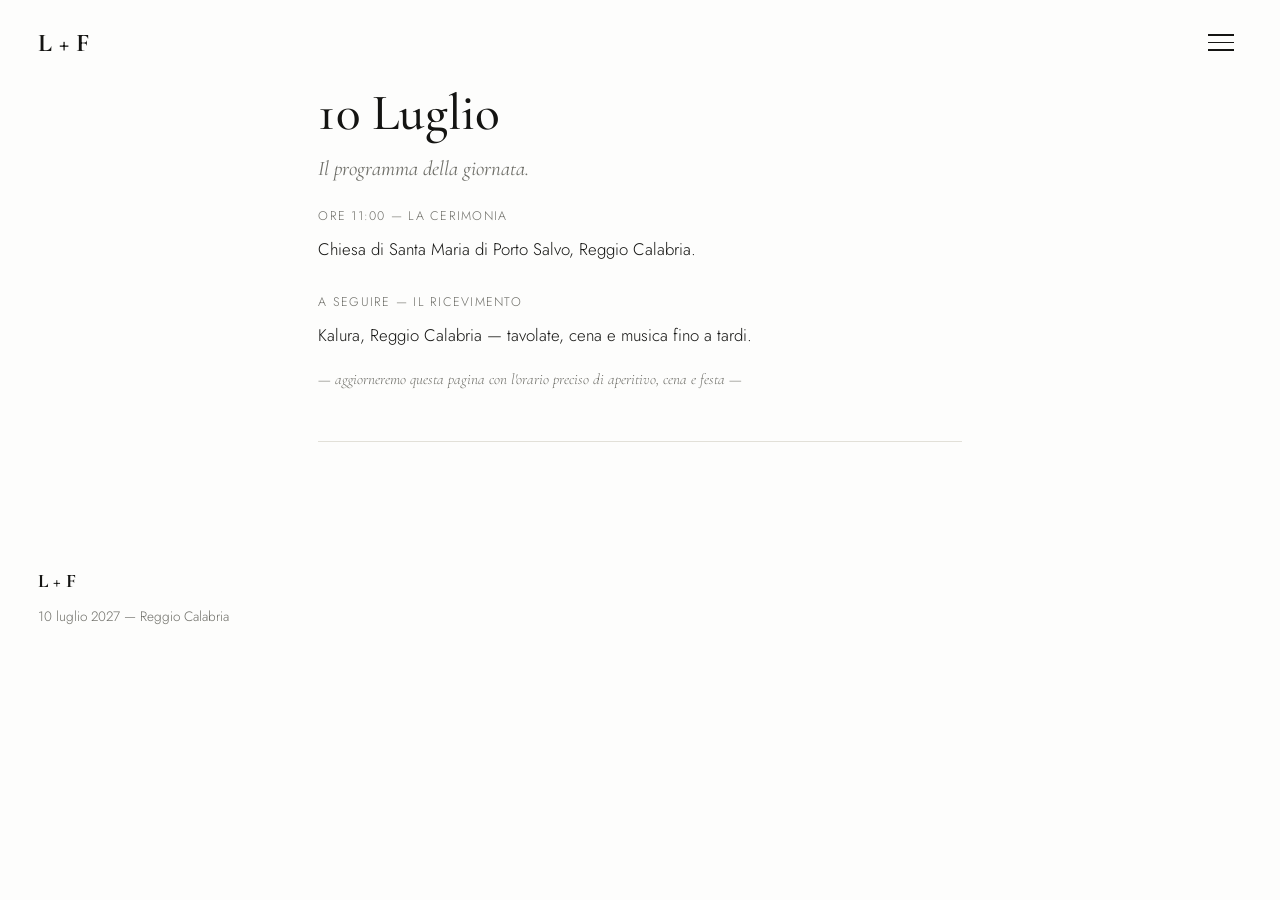
==== 10-luglio.html @ 56a16e58 "Ristruttura il menu: 10 Luglio, Alloggio, La nostra città, Home Rinomina "La storia" in "10 Luglio" " ====
<!DOCTYPE html>
<html lang="it">
<head>
<meta charset="UTF-8">
<meta name="viewport" content="width=device-width, initial-scale=1.0">
<title>10 Luglio — Lavinia &amp; Filippo</title>
<meta name="description" content="Il programma della giornata del matrimonio di Lavinia e Filippo, 10 luglio 2027.">
<link rel="preconnect" href="https://fonts.googleapis.com">
<link rel="preconnect" href="https://fonts.gstatic.com" crossorigin>
<link href="https://fonts.googleapis.com/css2?family=Cormorant+Garamond:ital,wght@0,300;0,400;0,500;0,700;1,400&family=Jost:wght@300;400;500&display=swap" rel="stylesheet">
<link rel="stylesheet" href="styles.css">
</head>
<body>

<header class="topbar">
  <a href="index.html" class="mark">L&nbsp;+&nbsp;F</a>
  <button class="menu-toggle" id="menuToggle" aria-label="Apri il menu" aria-expanded="false" aria-controls="menuOverlay">
    <span></span><span></span><span></span>
  </button>
</header>

<div class="menu-overlay" id="menuOverlay">
  <button class="menu-close" id="menuClose" aria-label="Chiudi il menu">&times;</button>
  <nav class="menu-list">
    <a href="index.html" class="menu-item">Home</a>
    <a href="10-luglio.html" class="menu-item">10 Luglio</a>
    <a href="cerimonia.html" class="menu-item">La cerimonia</a>
    <a href="ricevimento.html" class="menu-item">Il ricevimento</a>
    <a href="alloggio.html" class="menu-item">Alloggio</a>
    <a href="la-nostra-citta.html" class="menu-item">La nostra città</a>
    <a href="rsvp.html" class="menu-item">RSVP</a>
  </nav>
</div>

<main>

  <section class="page">
    <h2 class="page__title">10 Luglio</h2>
    <p class="page__lead">Il programma della giornata.</p>

    <div class="info-block">
      <p class="info-block__label">ORE 11:00 — LA CERIMONIA</p>
      <p class="page__body">Chiesa di Santa Maria di Porto Salvo, Reggio Calabria.</p>
    </div>
    <div class="info-block">
      <p class="info-block__label">A SEGUIRE — IL RICEVIMENTO</p>
      <p class="page__body">Kalura, Reggio Calabria — tavolate, cena e musica fino a tardi.</p>
    </div>
    <p class="page__note">— aggiorneremo questa pagina con l'orario preciso di aperitivo, cena e festa —</p>
    <hr class="rule">
  </section>

</main>

<footer class="footer">
  <p class="mark">L + F</p>
  <p class="footer__text">10 luglio 2027 — Reggio Calabria</p>
</footer>

<script src="script.js"></script>
</body>
</html>
---- styles.css ----
/* ---------------------------------------------------
   Filippo & Lavinia — editorial monochrome style
   ispirato a caprifinalmente.it: bianco/nero, foto a
   piena larghezza, testo allineato a sinistra, menu a
   hamburger, serif sottile (Cormorant) + sans light (Jost).
--------------------------------------------------- */

:root{
  --paper: #FDFDFC;
  --ink:   #141412;
  --grey:  #6E6E68;
  --line:  #E2E0D8;

  --display: "Cormorant Garamond", serif;
  --body:    "Jost", sans-serif;

  --max: 640px;
  --pad: 1.5rem;
}

*{ box-sizing:border-box; }
html{ scroll-behavior:smooth; overflow-x:hidden; }

body{
  margin:0;
  background:var(--paper);
  color:var(--ink);
  font-family:var(--body);
  font-weight:300;
  font-size:1.05rem;
  line-height:1.7;
  -webkit-font-smoothing:antialiased;
  overflow-x:hidden;
}

@media (prefers-reduced-motion: reduce){
  html{ scroll-behavior:auto; }
  *{ animation-duration:0.01ms !important; transition-duration:0.01ms !important; }
}

a{ color:inherit; }

/* ---------- Top bar ---------- */
.topbar{
  position:sticky; top:0; z-index:30;
  display:flex; align-items:center; justify-content:space-between;
  padding:1.3rem var(--pad);
  background:var(--paper);
}
.mark{
  font-family:var(--display);
  font-weight:700;
  font-style:normal;
  font-size:1.6rem;
  text-decoration:none;
  color:var(--ink);
  letter-spacing:0.02em;
}
.menu-toggle{
  display:flex; flex-direction:column; gap:6px;
  background:none; border:none; cursor:pointer; padding:0.5rem;
}
.menu-toggle span{
  width:26px; height:1.5px; background:var(--ink);
}

/* ---------- Fullscreen menu overlay ---------- */
.menu-overlay{
  position:fixed; inset:0; z-index:40;
  background:var(--paper);
  display:flex; flex-direction:column;
  padding:1.3rem var(--pad);
  transform:translateX(100%);
  transition:transform 0.35s ease;
}
.menu-overlay.is-open{ transform:translateX(0); }

.menu-close{
  align-self:flex-end;
  background:none; border:none; cursor:pointer;
  font-size:2rem; line-height:1; color:var(--ink);
  padding:0.5rem;
  margin-bottom:2rem;
}
.menu-list{
  display:flex; flex-direction:column; gap:2rem;
  padding-top:1rem;
}
.menu-item{
  font-family:var(--body);
  font-weight:300;
  font-size:1.3rem;
  letter-spacing:0.03em;
  text-decoration:none;
  color:var(--ink);
}

/* ---------- Page sections ---------- */
.page{
  max-width:var(--max);
  margin:0 auto;
  padding:0 var(--pad) 3.5rem;
}
.page--hero{ padding-top:0.5rem; }

.page__media{
  width:100vw;
  position:relative;
  left:50%;
  right:50%;
  margin-left:-50vw;
  margin-right:-50vw;
  aspect-ratio: 4 / 5;
  max-height:82vh;
  margin-bottom:2rem;
  overflow:hidden;
  background:var(--line);
}
.page__media--tall{ aspect-ratio: 4 / 5; }

.page__media img{
  display:block;
  width:100%;
  height:100%;
  object-fit:cover;
  object-position:center 35%;
}
.page--hero .page__media img{
  object-position:25% 32%;
}

.page__title{
  font-family:var(--display);
  font-weight:500;
  font-size:clamp(2.3rem, 8vw, 3.2rem);
  line-height:1.1;
  letter-spacing:0.005em;
  margin:0 0 0.6rem;
}
.page__title--home{
  font-size:clamp(2.6rem, 9vw, 3.8rem);
}

.page__lead{
  font-family:var(--display);
  font-style:italic;
  font-weight:400;
  font-size:1.3rem;
  color:var(--grey);
  margin:0 0 1.2rem;
}

.page__countdown{
  font-family:var(--display);
  font-style:italic;
  font-size:1.1rem;
  color:var(--ink);
  margin:0 0 2rem;
}

.page__place{
  font-family:var(--body);
  font-size:0.85rem;
  letter-spacing:0.06em;
  margin:0 0 0.2rem;
  color:var(--ink);
}
.page__address{
  font-family:var(--body);
  font-size:0.95rem;
  color:var(--grey);
  margin:0 0 1.3rem;
}

.page__body{
  color:var(--ink);
  margin:0 0 1.1rem;
  max-width:34rem;
}
.page__note{
  font-family:var(--display);
  font-style:italic;
  font-size:0.95rem;
  color:var(--grey);
  margin:0;
}

.link-under{
  display:inline-block;
  font-size:0.95rem;
  text-decoration:underline;
  text-underline-offset:3px;
  color:var(--ink);
}

.rule{
  border:none;
  border-top:1px solid var(--line);
  margin:3rem 0 0;
}

/* ---------- Attire / info blocks ---------- */
.attire{ margin-top:1.8rem; }
.attire__label,
.info-block__label{
  font-family:var(--body);
  font-size:0.78rem;
  letter-spacing:0.1em;
  color:var(--grey);
  margin:0 0 0.5rem;
}
.info-block{ margin-bottom:1.8rem; }
.info-block:last-of-type{ margin-bottom:0; }

/* ---------- RSVP form ---------- */
.rsvp-form{ margin-top:1.5rem; }
.hidden-field{ position:absolute; left:-9999px; }

.field{ margin-bottom:1.4rem; display:flex; flex-direction:column; gap:0.4rem; }
.field label, .field__label{
  font-size:0.85rem; color:var(--grey);
}
.field input[type="text"],
.field input[type="email"],
.field input[type="number"],
.field textarea{
  font-family:var(--body);
  font-size:1rem;
  padding:0.65rem 0;
  border:none;
  border-bottom:1px solid var(--line);
  border-radius:0;
  background:transparent;
  color:var(--ink);
}
.field input:focus, .field textarea:focus{
  outline:none;
  border-bottom-color:var(--ink);
}
.radio-group{ display:flex; gap:1.6rem; }
.radio-group label{ display:flex; align-items:center; gap:0.4rem; font-size:0.95rem; color:var(--ink); }

.btn{
  font-family:var(--body);
  font-size:0.95rem;
  background:var(--ink);
  color:var(--paper);
  border:none;
  padding:0.85rem 2rem;
  border-radius:0;
  cursor:pointer;
  margin-top:0.6rem;
  transition:opacity 0.2s ease;
}
.btn:hover{ opacity:0.8; }
.btn:focus-visible{ outline:2px solid var(--ink); outline-offset:2px; }

.rsvp__thanks{
  margin-top:1.2rem; font-family:var(--display); font-style:italic; font-size:1.15rem; color:var(--grey);
}

/* ---------- Footer ---------- */
.footer{
  text-align:left;
  padding:3rem var(--pad) 2.5rem;
  color:var(--grey);
}
.footer .mark{ display:block; margin-bottom:0.4rem; font-size:1.2rem; }
.footer__text{ font-size:0.85rem; margin:0; }

/* ---------- Desktop refinements ---------- */
@media (min-width: 720px){
  :root{ --pad: 3vw; }
  .page{ max-width:720px; }
  .page__media{
    width:100%;
    position:static;
    left:auto; right:auto;
    margin-left:0; margin-right:0;
  }
}

/* ---------- Reveal on scroll ---------- */
.page__media, .page__title, .page__lead, .page__body{
  opacity:0; transform:translateY(14px);
}
.page.is-visible .page__media,
.page.is-visible .page__title,
.page.is-visible .page__lead,
.page.is-visible .page__body{
  opacity:1; transform:none;
  transition:opacity 0.6s ease, transform 0.6s ease;
}
.page.is-visible .page__lead{ transition-delay:0.05s; }
.page.is-visible .page__body{ transition-delay:0.1s; }
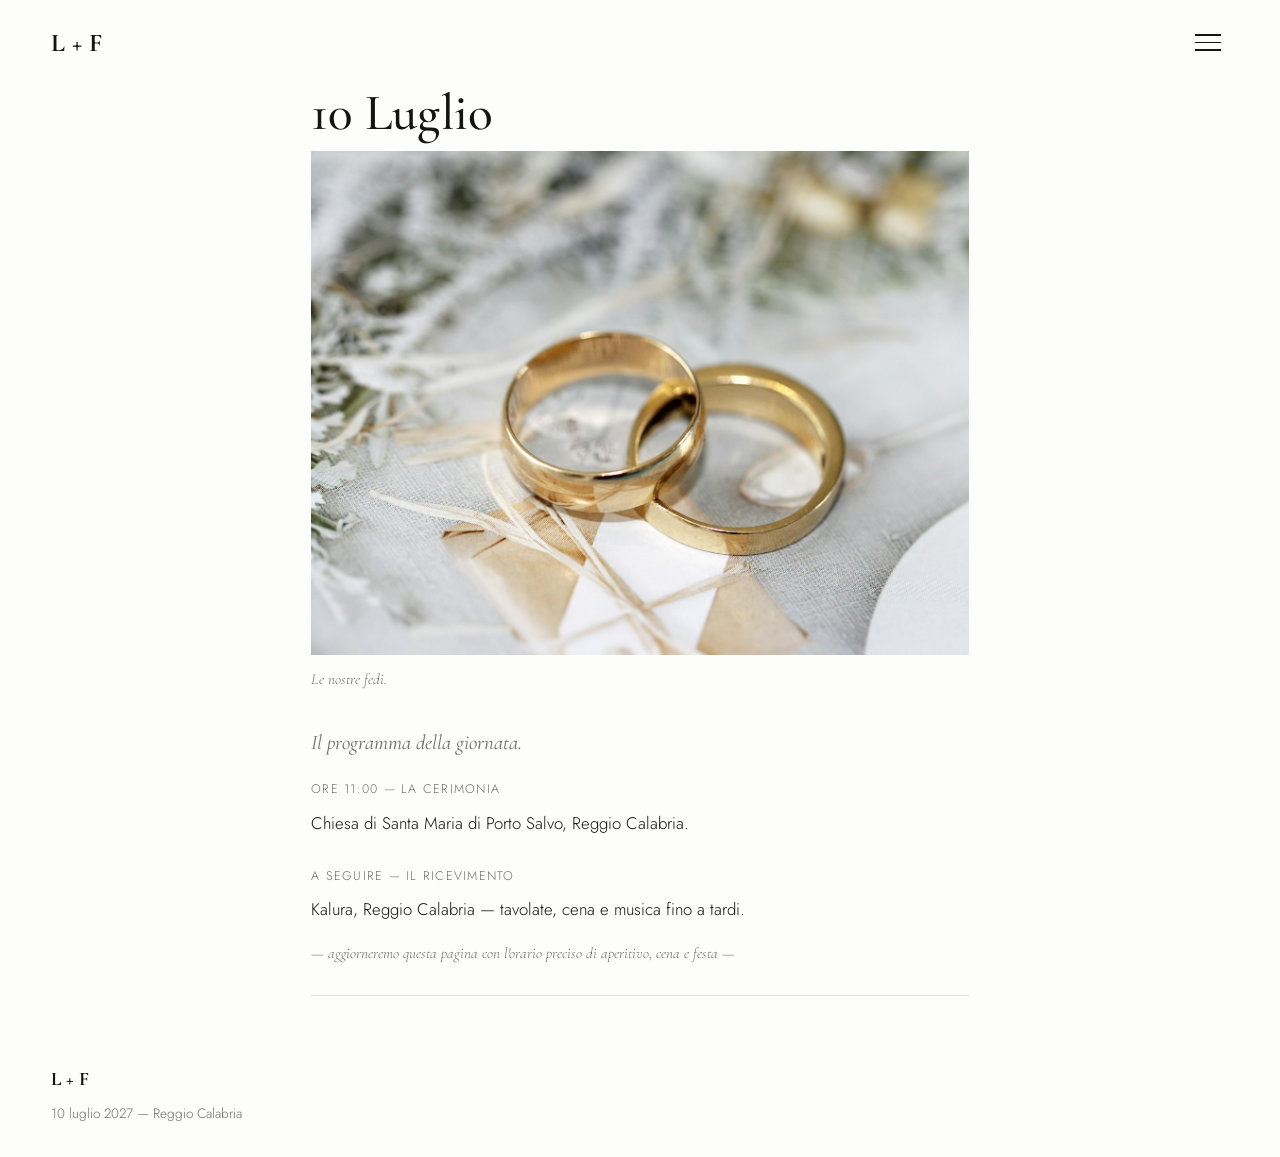
==== commit 936b4ca4: "Riduce l'altezza foto e aggiunge immagini alle pagine mancanti Abbassa l'altezza massima delle foto " ====
--- a/10-luglio.html
+++ b/10-luglio.html
@@ -36,6 +36,10 @@
 
   <section class="page">
     <h2 class="page__title">10 Luglio</h2>
+    <div class="page__media">
+      <img src="images/10-luglio.jpg" alt="" loading="eager">
+    </div>
+    <p class="page__caption">Le nostre fedi.</p>
     <p class="page__lead">Il programma della giornata.</p>
 
     <div class="info-block">
--- a/styles.css
+++ b/styles.css
@@ -76,15 +76,15 @@
 .menu-overlay.is-open{ transform:translateX(0); }
 
 .menu-close{
-  align-self:flex-end;
+  position:absolute;
+  top:0.8rem; right:calc(var(--pad) - 0.5rem);
   background:none; border:none; cursor:pointer;
   font-size:2rem; line-height:1; color:var(--ink);
   padding:0.5rem;
-  margin-bottom:2rem;
 }
 .menu-list{
   display:flex; flex-direction:column; gap:2rem;
-  padding-top:1rem;
+  margin-top:3.5rem;
 }
 .menu-item{
   font-family:var(--body);
@@ -99,7 +99,7 @@
 .page{
   max-width:var(--max);
   margin:0 auto;
-  padding:0 var(--pad) 3.5rem;
+  padding:0 var(--pad) 1.5rem;
 }
 .page--hero{ padding-top:0.5rem; }
 
@@ -111,8 +111,9 @@
   margin-left:-50vw;
   margin-right:-50vw;
   aspect-ratio: 4 / 5;
-  max-height:82vh;
-  margin-bottom:2rem;
+  max-height:56vh;
+  margin-top:0.5rem;
+  margin-bottom:0.75rem;
   overflow:hidden;
   background:var(--line);
 }
@@ -184,6 +185,13 @@
   color:var(--grey);
   margin:0;
 }
+.page__caption{
+  font-family:var(--display);
+  font-style:italic;
+  font-size:0.95rem;
+  color:var(--grey);
+  margin:0 0 2rem;
+}
 
 .link-under{
   display:inline-block;
@@ -196,7 +204,7 @@
 .rule{
   border:none;
   border-top:1px solid var(--line);
-  margin:3rem 0 0;
+  margin:1.75rem 0 0;
 }
 
 /* ---------- Attire / info blocks ---------- */
@@ -213,7 +221,7 @@
 .info-block:last-of-type{ margin-bottom:0; }
 
 /* ---------- RSVP form ---------- */
-.rsvp-form{ margin-top:1.5rem; }
+.rsvp-form{ margin-top:1.5rem; max-width:30rem; }
 .hidden-field{ position:absolute; left:-9999px; }
 
 .field{ margin-bottom:1.4rem; display:flex; flex-direction:column; gap:0.4rem; }
@@ -262,13 +270,13 @@
 /* ---------- Footer ---------- */
 .footer{
   text-align:left;
-  padding:3rem var(--pad) 2.5rem;
+  padding:1.5rem var(--pad) 2rem;
   color:var(--grey);
 }
 .footer .mark{ display:block; margin-bottom:0.4rem; font-size:1.2rem; }
 .footer__text{ font-size:0.85rem; margin:0; }
 
-/* ---------- Desktop refinements ---------- */
+/* ---------- Tablet refinements ---------- */
 @media (min-width: 720px){
   :root{ --pad: 3vw; }
   .page{ max-width:720px; }
@@ -280,16 +288,36 @@
   }
 }
 
+/* ---------- Desktop refinements ---------- */
+@media (min-width: 1024px){
+  :root{ --pad: 4vw; }
+  .page{ max-width:760px; }
+
+  .menu-overlay{
+    align-items:center;
+    justify-content:center;
+  }
+  .menu-list{
+    margin-top:0;
+    align-items:center;
+    gap:2.4rem;
+  }
+  .menu-item{ font-size:1.7rem; }
+  .menu-close{ top:1.6rem; right:calc(var(--pad) - 0.5rem); }
+}
+
 /* ---------- Reveal on scroll ---------- */
-.page__media, .page__title, .page__lead, .page__body{
+.page__media, .page__title, .page__caption, .page__lead, .page__body{
   opacity:0; transform:translateY(14px);
 }
 .page.is-visible .page__media,
 .page.is-visible .page__title,
+.page.is-visible .page__caption,
 .page.is-visible .page__lead,
 .page.is-visible .page__body{
   opacity:1; transform:none;
   transition:opacity 0.6s ease, transform 0.6s ease;
 }
+.page.is-visible .page__caption{ transition-delay:0.05s; }
 .page.is-visible .page__lead{ transition-delay:0.05s; }
 .page.is-visible .page__body{ transition-delay:0.1s; }
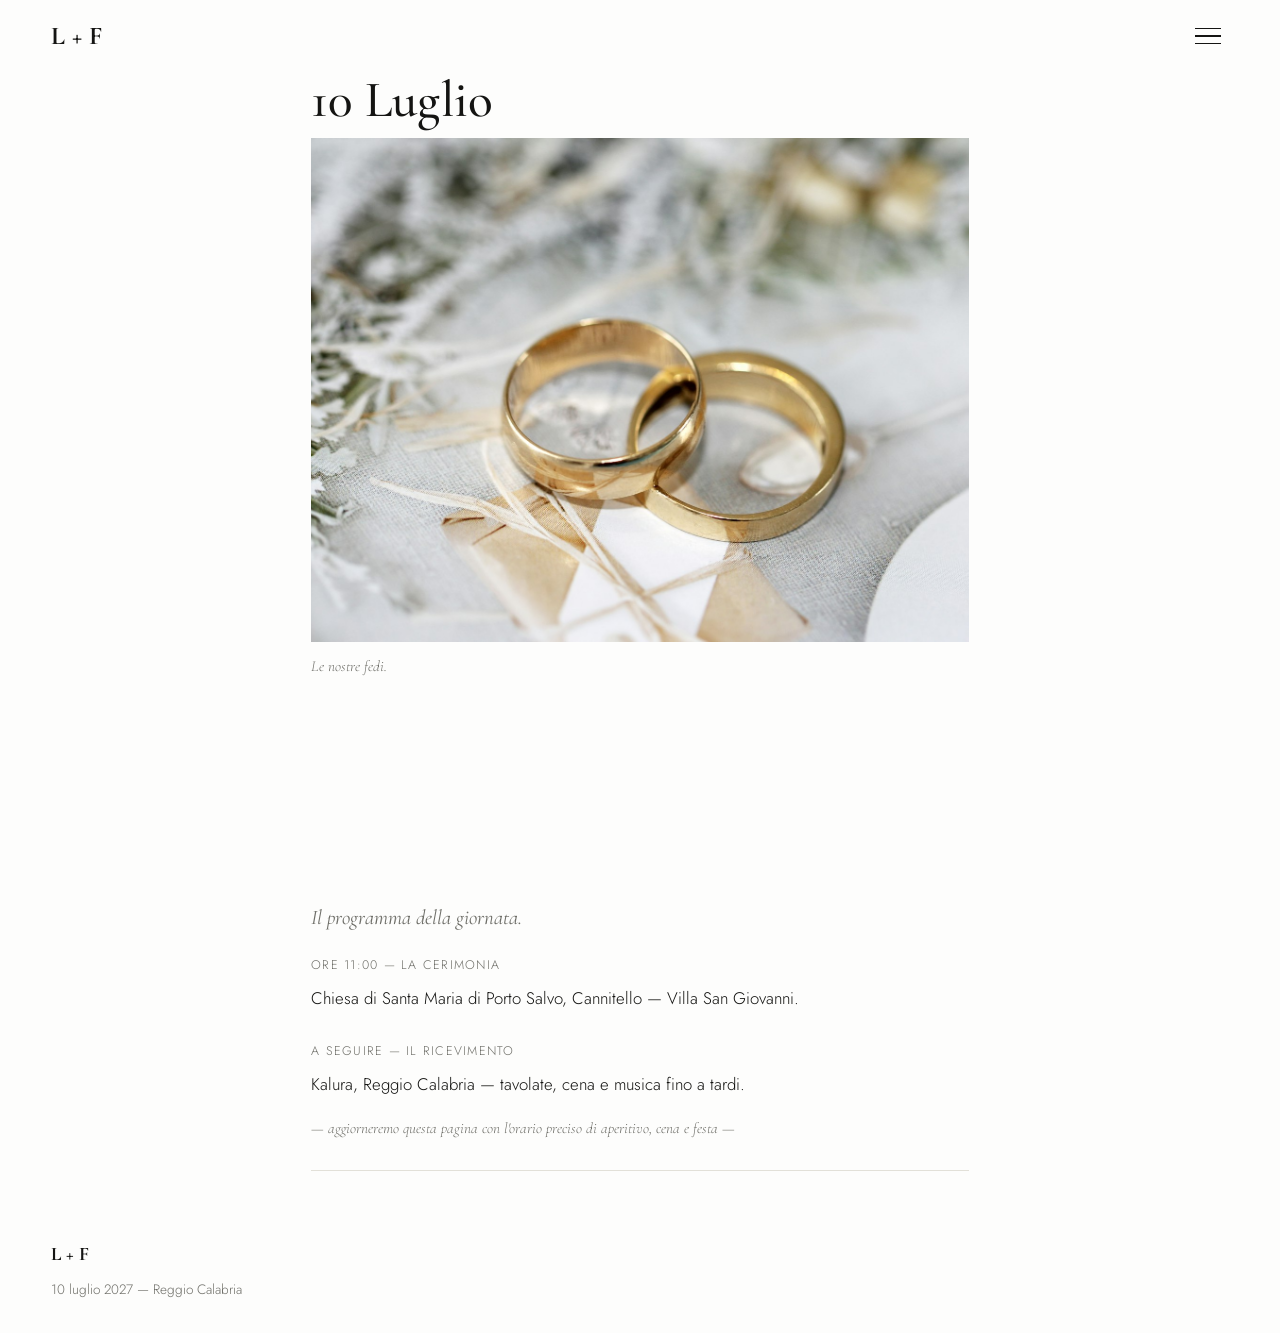
==== commit 60844fde: "Blocca titolo+foto+didascalia sopra la piega e corregge chiesa/foto Ogni pagina con foto ora riempie" ====
--- a/10-luglio.html
+++ b/10-luglio.html
@@ -35,16 +35,18 @@
 <main>
 
   <section class="page">
-    <h2 class="page__title">10 Luglio</h2>
-    <div class="page__media">
-      <img src="images/10-luglio.jpg" alt="" loading="eager">
+    <div class="page__cover">
+      <h2 class="page__title">10 Luglio</h2>
+      <div class="page__media">
+        <img src="images/10-luglio.jpg" alt="" loading="eager">
+      </div>
+      <p class="page__caption">Le nostre fedi.</p>
     </div>
-    <p class="page__caption">Le nostre fedi.</p>
     <p class="page__lead">Il programma della giornata.</p>
 
     <div class="info-block">
       <p class="info-block__label">ORE 11:00 — LA CERIMONIA</p>
-      <p class="page__body">Chiesa di Santa Maria di Porto Salvo, Reggio Calabria.</p>
+      <p class="page__body">Chiesa di Santa Maria di Porto Salvo, Cannitello — Villa San Giovanni.</p>
     </div>
     <div class="info-block">
       <p class="info-block__label">A SEGUIRE — IL RICEVIMENTO</p>
--- a/styles.css
+++ b/styles.css
@@ -16,6 +16,7 @@
 
   --max: 640px;
   --pad: 1.5rem;
+  --topbar-h: 4.5rem;
 }
 
 *{ box-sizing:border-box; }
@@ -43,8 +44,9 @@
 /* ---------- Top bar ---------- */
 .topbar{
   position:sticky; top:0; z-index:30;
+  height:var(--topbar-h);
   display:flex; align-items:center; justify-content:space-between;
-  padding:1.3rem var(--pad);
+  padding:0 var(--pad);
   background:var(--paper);
 }
 .mark{
@@ -102,6 +104,11 @@
   padding:0 var(--pad) 1.5rem;
 }
 .page--hero{ padding-top:0.5rem; }
+
+.page__cover{
+  min-height:calc(100vh - var(--topbar-h));
+  min-height:calc(100dvh - var(--topbar-h));
+}
 
 .page__media{
   width:100vw;
@@ -192,6 +199,16 @@
   color:var(--grey);
   margin:0 0 2rem;
 }
+.page__credit{
+  display:block;
+  font-family:var(--body);
+  font-size:0.72rem;
+  font-style:normal;
+  letter-spacing:0.02em;
+  color:var(--grey);
+  opacity:0.8;
+  margin-top:0.2rem;
+}
 
 .link-under{
   display:inline-block;
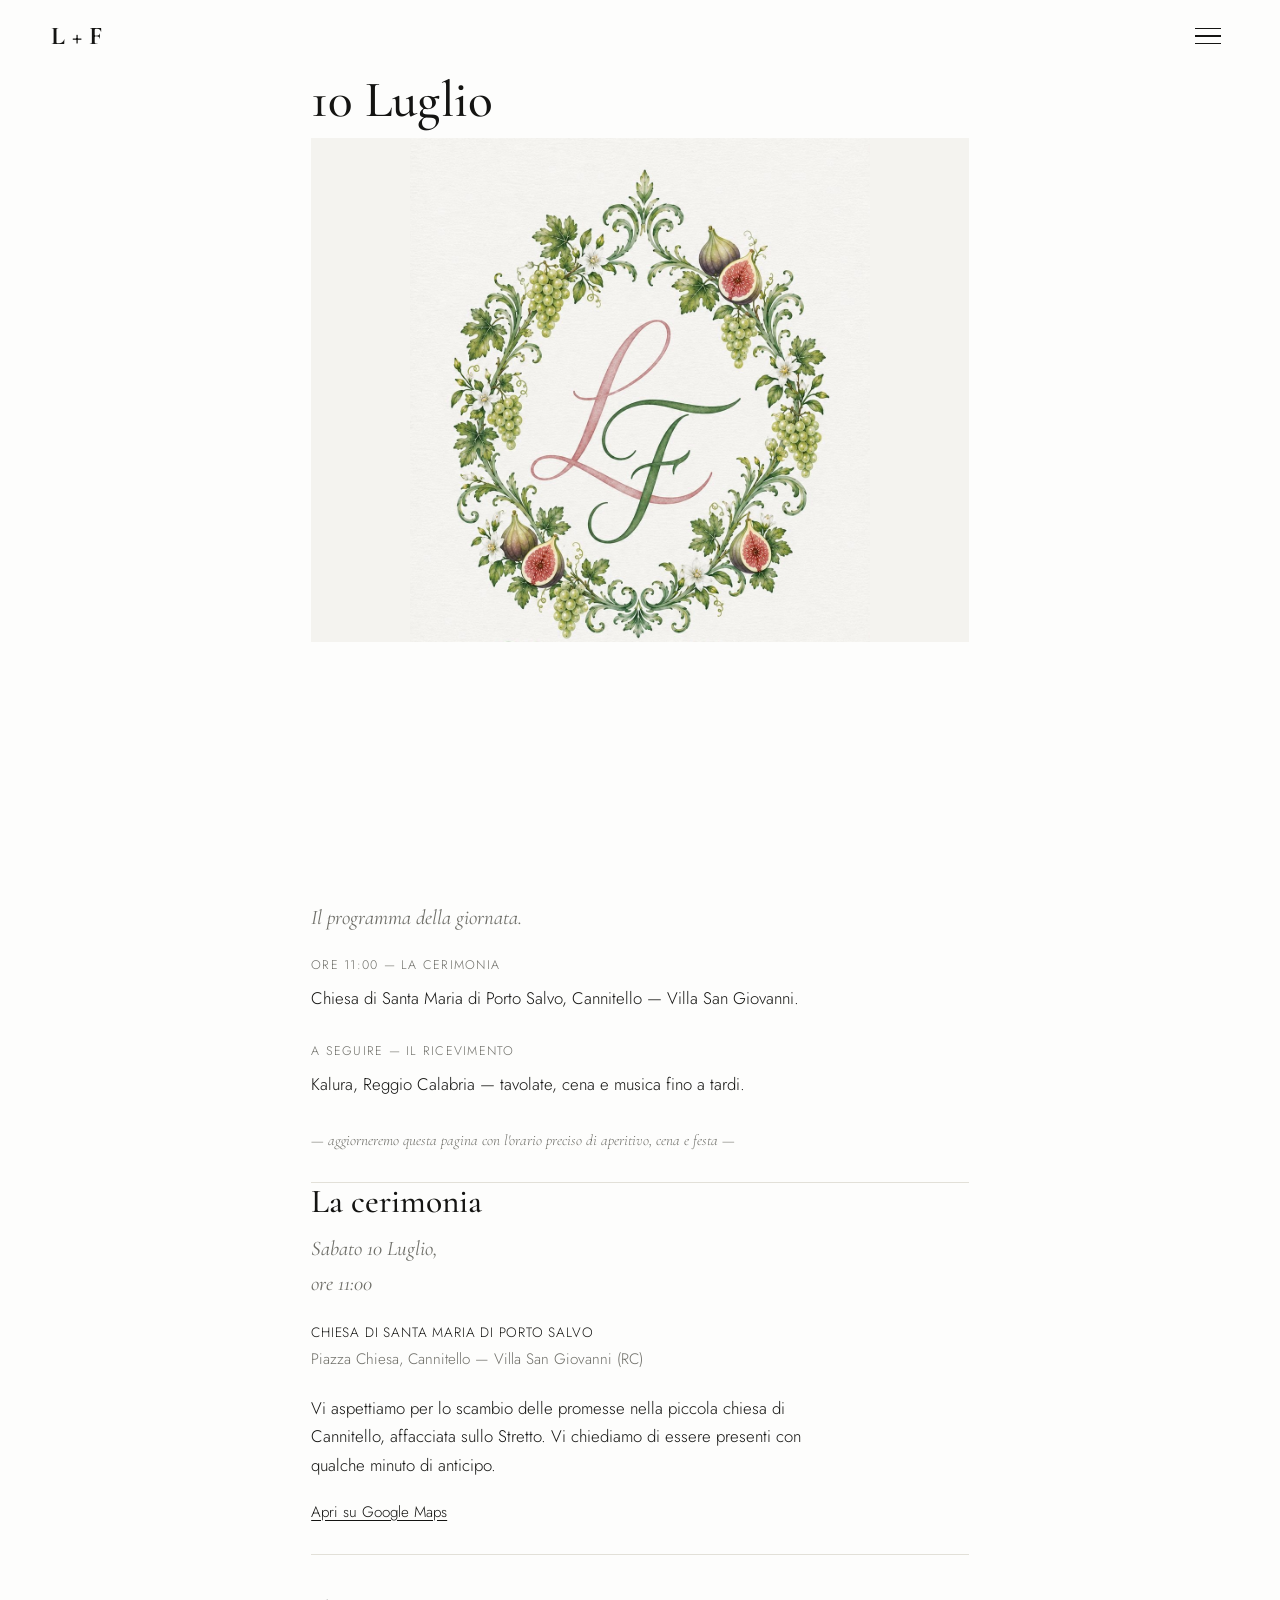
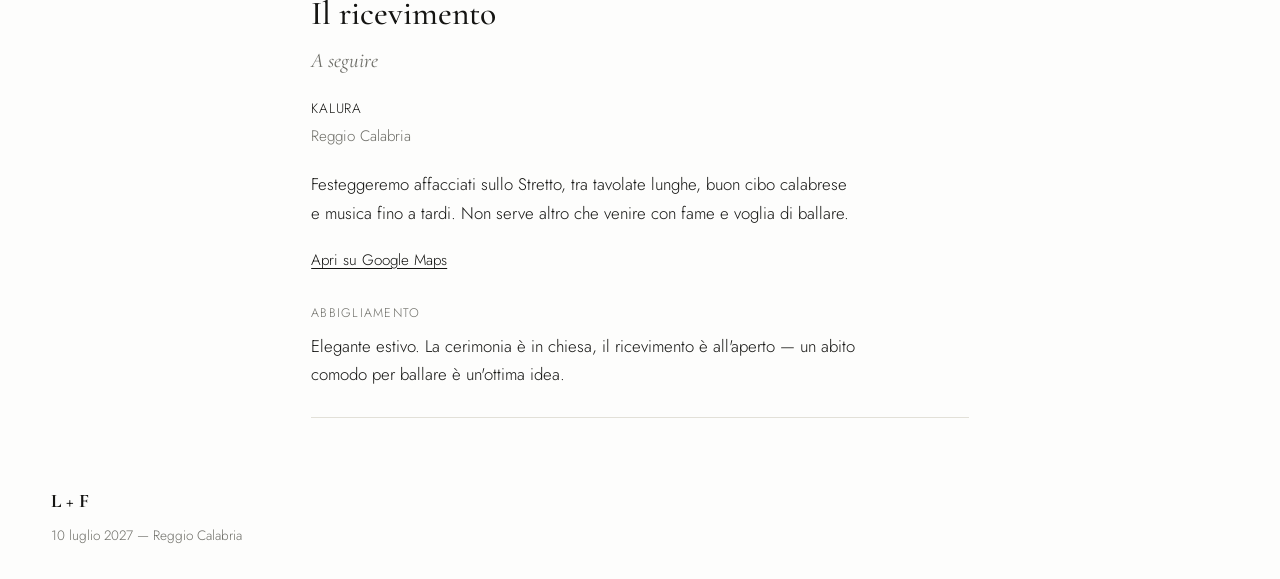
==== commit 78e38379: "Accorpa 10 Luglio, cerimonia e ricevimento in un'unica pagina Unisce le tre pagine in "10 Luglio" co" ====
--- a/10-luglio.html
+++ b/10-luglio.html
@@ -4,7 +4,7 @@
 <meta charset="UTF-8">
 <meta name="viewport" content="width=device-width, initial-scale=1.0">
 <title>10 Luglio — Lavinia &amp; Filippo</title>
-<meta name="description" content="Il programma della giornata del matrimonio di Lavinia e Filippo, 10 luglio 2027.">
+<meta name="description" content="Il programma della giornata, la cerimonia e il ricevimento del matrimonio di Lavinia e Filippo, 10 luglio 2027.">
 <link rel="preconnect" href="https://fonts.googleapis.com">
 <link rel="preconnect" href="https://fonts.gstatic.com" crossorigin>
 <link href="https://fonts.googleapis.com/css2?family=Cormorant+Garamond:ital,wght@0,300;0,400;0,500;0,700;1,400&family=Jost:wght@300;400;500&display=swap" rel="stylesheet">
@@ -24,8 +24,6 @@
   <nav class="menu-list">
     <a href="index.html" class="menu-item">Home</a>
     <a href="10-luglio.html" class="menu-item">10 Luglio</a>
-    <a href="cerimonia.html" class="menu-item">La cerimonia</a>
-    <a href="ricevimento.html" class="menu-item">Il ricevimento</a>
     <a href="alloggio.html" class="menu-item">Alloggio</a>
     <a href="la-nostra-citta.html" class="menu-item">La nostra città</a>
     <a href="rsvp.html" class="menu-item">RSVP</a>
@@ -37,22 +35,53 @@
   <section class="page">
     <div class="page__cover">
       <h2 class="page__title">10 Luglio</h2>
-      <div class="page__media">
-        <img src="images/10-luglio.jpg" alt="" loading="eager">
+      <div class="page__media page__media--crest">
+        <img src="images/10-luglio.jpg" alt="Stemma con le iniziali L e F" loading="eager">
       </div>
-      <p class="page__caption">Le nostre fedi.</p>
     </div>
     <p class="page__lead">Il programma della giornata.</p>
 
     <div class="info-block">
-      <p class="info-block__label">ORE 11:00 — LA CERIMONIA</p>
+      <a class="info-block__label" href="#cerimonia">ORE 11:00 — LA CERIMONIA</a>
       <p class="page__body">Chiesa di Santa Maria di Porto Salvo, Cannitello — Villa San Giovanni.</p>
     </div>
     <div class="info-block">
-      <p class="info-block__label">A SEGUIRE — IL RICEVIMENTO</p>
+      <a class="info-block__label" href="#ricevimento">A SEGUIRE — IL RICEVIMENTO</a>
       <p class="page__body">Kalura, Reggio Calabria — tavolate, cena e musica fino a tardi.</p>
     </div>
     <p class="page__note">— aggiorneremo questa pagina con l'orario preciso di aperitivo, cena e festa —</p>
+    <hr class="rule">
+
+    <h3 class="page__subtitle" id="cerimonia">La cerimonia</h3>
+    <p class="page__lead">Sabato 10 Luglio,<br>ore 11:00</p>
+    <p class="page__place">CHIESA DI SANTA MARIA DI PORTO SALVO</p>
+    <p class="page__address">Piazza Chiesa, Cannitello — Villa San Giovanni (RC)</p>
+    <p class="page__body">
+      Vi aspettiamo per lo scambio delle promesse nella piccola chiesa di
+      Cannitello, affacciata sullo Stretto. Vi chiediamo di essere
+      presenti con qualche minuto di anticipo.
+    </p>
+    <a class="link-under" href="https://www.google.com/maps/search/?api=1&query=Chiesa+di+Santa+Maria+di+Porto+Salvo+Piazza+Chiesa+Cannitello+Villa+San+Giovanni" target="_blank" rel="noopener">Apri su Google Maps</a>
+    <hr class="rule">
+
+    <h3 class="page__subtitle" id="ricevimento">Il ricevimento</h3>
+    <p class="page__lead">A seguire</p>
+    <p class="page__place">KALURA</p>
+    <p class="page__address">Reggio Calabria</p>
+    <p class="page__body">
+      Festeggeremo affacciati sullo Stretto, tra tavolate lunghe, buon
+      cibo calabrese e musica fino a tardi. Non serve altro che venire
+      con fame e voglia di ballare.
+    </p>
+    <a class="link-under" href="https://www.google.com/maps/search/?api=1&query=Kalura+Reggio+Calabria" target="_blank" rel="noopener">Apri su Google Maps</a>
+
+    <div class="attire">
+      <p class="attire__label">ABBIGLIAMENTO</p>
+      <p class="page__body">
+        Elegante estivo. La cerimonia è in chiesa, il ricevimento è
+        all'aperto — un abito comodo per ballare è un'ottima idea.
+      </p>
+    </div>
     <hr class="rule">
   </section>
 
--- a/styles.css
+++ b/styles.css
@@ -125,6 +125,7 @@
   background:var(--line);
 }
 .page__media--tall{ aspect-ratio: 4 / 5; }
+.page__media--crest{ background:#F4F3EF; }
 
 .page__media img{
   display:block;
@@ -136,6 +137,10 @@
 .page--hero .page__media img{
   object-position:25% 32%;
 }
+.page__media--crest img{
+  object-fit:contain;
+  object-position:center;
+}
 
 .page__title{
   font-family:var(--display);
@@ -149,6 +154,16 @@
   font-size:clamp(2.6rem, 9vw, 3.8rem);
 }
 
+.page__subtitle{
+  font-family:var(--display);
+  font-weight:500;
+  font-size:clamp(1.6rem, 5vw, 2.1rem);
+  line-height:1.15;
+  margin:0 0 0.6rem;
+  padding-top:2.5rem;
+}
+.page__subtitle:first-of-type{ padding-top:0; }
+
 .page__lead{
   font-family:var(--display);
   font-style:italic;
@@ -228,12 +243,15 @@
 .attire{ margin-top:1.8rem; }
 .attire__label,
 .info-block__label{
+  display:block;
   font-family:var(--body);
   font-size:0.78rem;
   letter-spacing:0.1em;
   color:var(--grey);
   margin:0 0 0.5rem;
-}
+  text-decoration:none;
+}
+a.info-block__label:hover{ text-decoration:underline; }
 .info-block{ margin-bottom:1.8rem; }
 .info-block:last-of-type{ margin-bottom:0; }
 
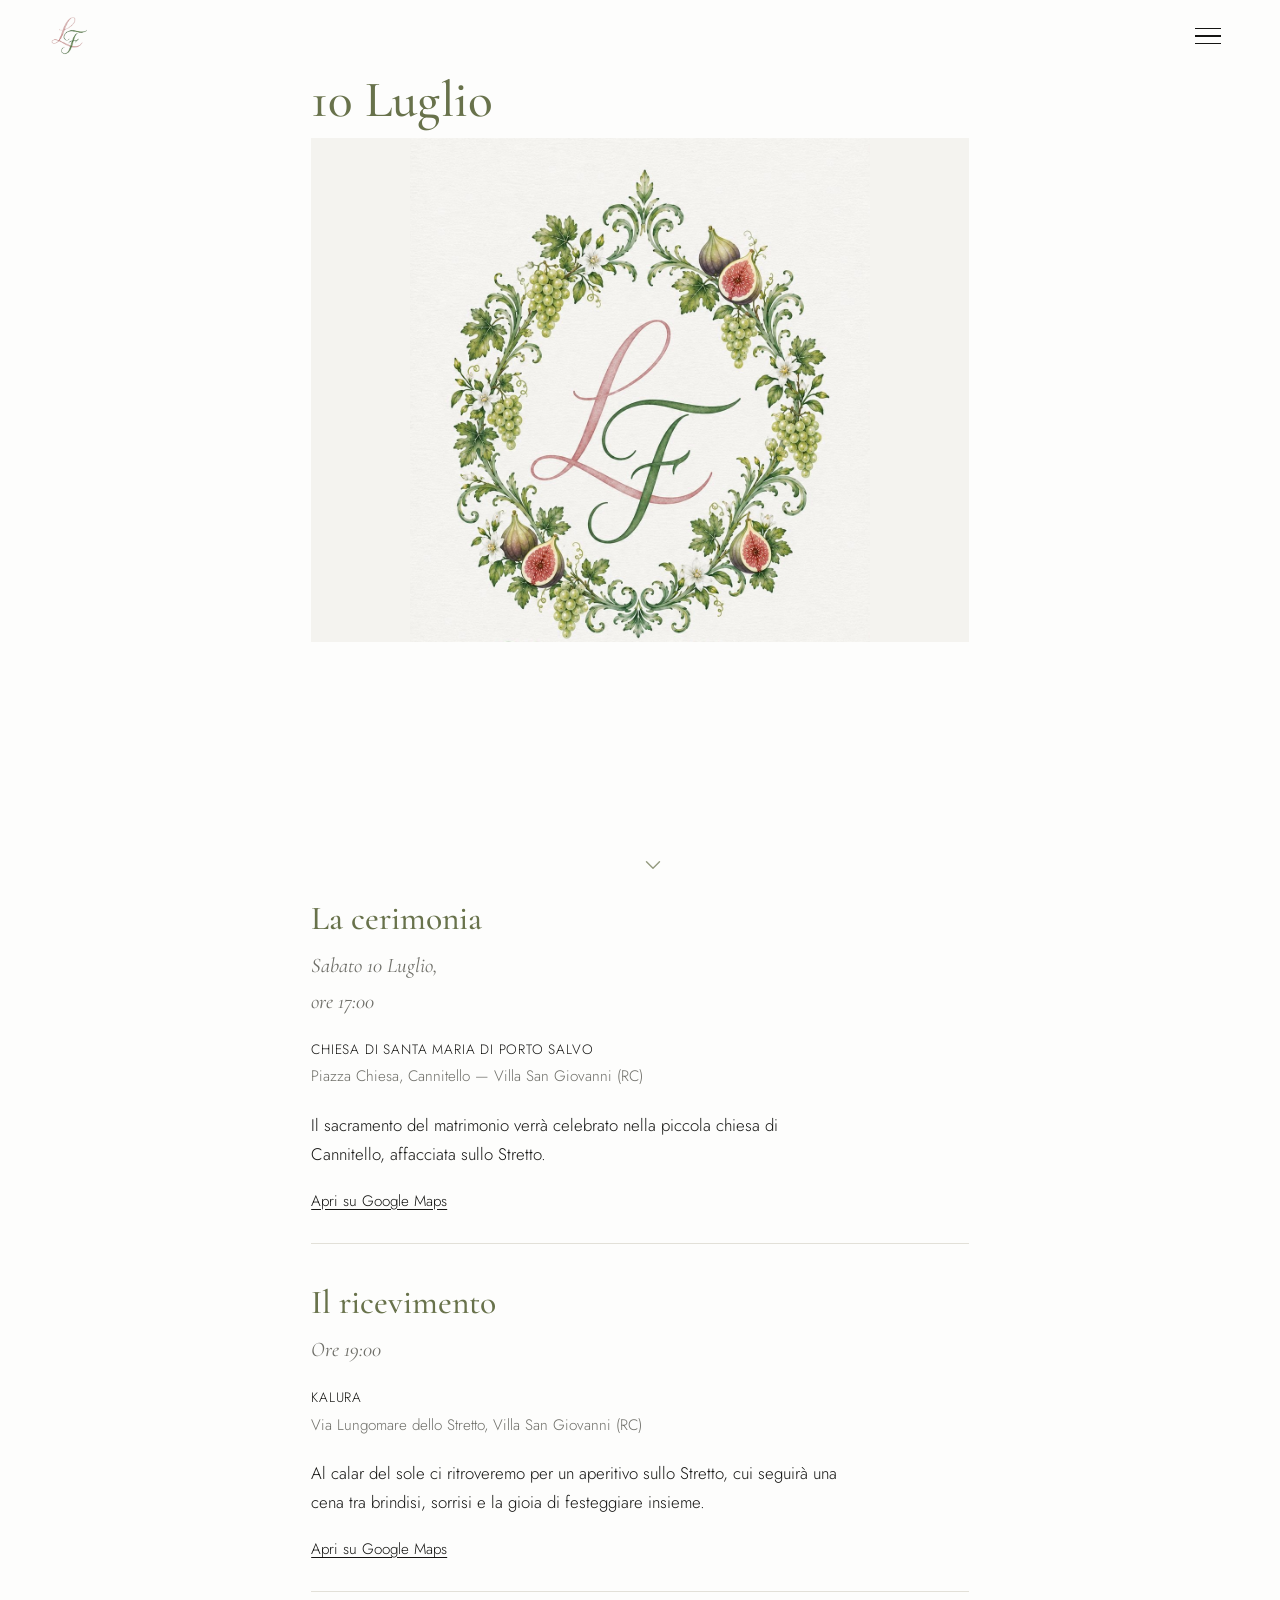
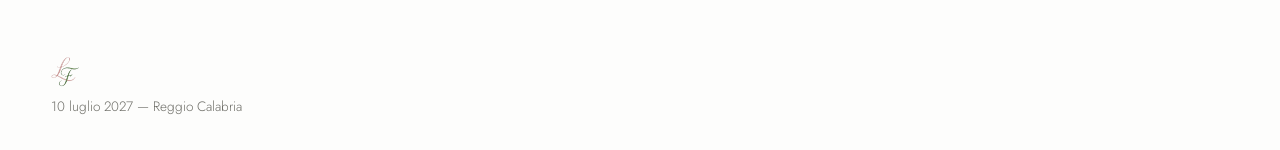
==== commit 7564b0f9: "Ristruttura il menu: nuova pagina mito, logo immagine, freccia scroll - Rimuove "La nostra città" - " ====
--- a/10-luglio.html
+++ b/10-luglio.html
@@ -4,7 +4,7 @@
 <meta charset="UTF-8">
 <meta name="viewport" content="width=device-width, initial-scale=1.0">
 <title>10 Luglio — Lavinia &amp; Filippo</title>
-<meta name="description" content="Il programma della giornata, la cerimonia e il ricevimento del matrimonio di Lavinia e Filippo, 10 luglio 2027.">
+<meta name="description" content="La cerimonia e il ricevimento del matrimonio di Lavinia e Filippo, 10 luglio 2027.">
 <link rel="preconnect" href="https://fonts.googleapis.com">
 <link rel="preconnect" href="https://fonts.gstatic.com" crossorigin>
 <link href="https://fonts.googleapis.com/css2?family=Cormorant+Garamond:ital,wght@0,300;0,400;0,500;0,700;1,400&family=Jost:wght@300;400;500&display=swap" rel="stylesheet">
@@ -13,7 +13,7 @@
 <body>
 
 <header class="topbar">
-  <a href="index.html" class="mark">L&nbsp;+&nbsp;F</a>
+  <a href="index.html" class="mark"><img src="images/mark.png" alt="Lavinia &amp; Filippo"></a>
   <button class="menu-toggle" id="menuToggle" aria-label="Apri il menu" aria-expanded="false" aria-controls="menuOverlay">
     <span></span><span></span><span></span>
   </button>
@@ -22,11 +22,11 @@
 <div class="menu-overlay" id="menuOverlay">
   <button class="menu-close" id="menuClose" aria-label="Chiudi il menu">&times;</button>
   <nav class="menu-list">
-    <a href="index.html" class="menu-item">Home</a>
-    <a href="10-luglio.html" class="menu-item">10 Luglio</a>
-    <a href="alloggio.html" class="menu-item">Alloggio</a>
-    <a href="la-nostra-citta.html" class="menu-item">La nostra città</a>
-    <a href="rsvp.html" class="menu-item">RSVP</a>
+    <a href="index.html" class="menu-item"><svg viewBox="0 0 24 24" aria-hidden="true"><path d="M3.5 11.5 12 4l8.5 7.5"/><path d="M5.5 10v9.5a1 1 0 0 0 1 1H9v-6h6v6h2.5a1 1 0 0 0 1-1V10"/></svg>Home</a>
+    <a href="10-luglio.html" class="menu-item"><svg viewBox="0 0 24 24" aria-hidden="true"><rect x="4" y="5.5" width="16" height="14.5" rx="1.5"/><path d="M4 9.5h16M8 3.5v4M16 3.5v4"/></svg>10 Luglio</a>
+    <a href="il-mito-e-il-simbolo.html" class="menu-item"><svg viewBox="0 0 24 24" aria-hidden="true"><circle cx="9" cy="7.2" r="2.1"/><circle cx="13.6" cy="7.2" r="2.1"/><circle cx="6.9" cy="11.2" r="2.1"/><circle cx="11.4" cy="11.2" r="2.1"/><circle cx="16" cy="11.2" r="2.1"/><circle cx="9" cy="15.2" r="2.1"/><circle cx="13.6" cy="15.2" r="2.1"/><path d="M11.3 4.8V2.3"/></svg>Il mito e il simbolo</a>
+    <a href="alloggio.html" class="menu-item"><svg viewBox="0 0 24 24" aria-hidden="true"><path d="M2.5 19v-6.5a2 2 0 0 1 2-2h15a2 2 0 0 1 2 2V19"/><path d="M2.5 19v2M21.5 19v2M2.5 15.5h19"/><rect x="3.5" y="9" width="7" height="4" rx="1.2"/></svg>Per chi viene da lontano</a>
+    <a href="rsvp.html" class="menu-item"><svg viewBox="0 0 24 24" aria-hidden="true"><rect x="3" y="5.5" width="18" height="13" rx="1.5"/><path d="m3.6 6.5 8.4 6.8 8.4-6.8"/></svg>RSVP</a>
   </nav>
 </div>
 
@@ -38,57 +38,36 @@
       <div class="page__media page__media--crest">
         <img src="images/10-luglio.jpg" alt="Stemma con le iniziali L e F" loading="eager">
       </div>
+      <div class="scroll-cue" aria-hidden="true"><svg viewBox="0 0 24 24"><path d="M6 9l6 6 6-6"/></svg></div>
     </div>
-    <p class="page__lead">Il programma della giornata.</p>
-
-    <div class="info-block">
-      <a class="info-block__label" href="#cerimonia">ORE 11:00 — LA CERIMONIA</a>
-      <p class="page__body">Chiesa di Santa Maria di Porto Salvo, Cannitello — Villa San Giovanni.</p>
-    </div>
-    <div class="info-block">
-      <a class="info-block__label" href="#ricevimento">A SEGUIRE — IL RICEVIMENTO</a>
-      <p class="page__body">Kalura, Reggio Calabria — tavolate, cena e musica fino a tardi.</p>
-    </div>
-    <p class="page__note">— aggiorneremo questa pagina con l'orario preciso di aperitivo, cena e festa —</p>
-    <hr class="rule">
-
     <h3 class="page__subtitle" id="cerimonia">La cerimonia</h3>
-    <p class="page__lead">Sabato 10 Luglio,<br>ore 11:00</p>
+    <p class="page__lead">Sabato 10 Luglio,<br>ore 17:00</p>
     <p class="page__place">CHIESA DI SANTA MARIA DI PORTO SALVO</p>
     <p class="page__address">Piazza Chiesa, Cannitello — Villa San Giovanni (RC)</p>
     <p class="page__body">
-      Vi aspettiamo per lo scambio delle promesse nella piccola chiesa di
-      Cannitello, affacciata sullo Stretto. Vi chiediamo di essere
-      presenti con qualche minuto di anticipo.
+      Il sacramento del matrimonio verrà celebrato nella piccola chiesa
+      di Cannitello, affacciata sullo Stretto.
     </p>
-    <a class="link-under" href="https://www.google.com/maps/search/?api=1&query=Chiesa+di+Santa+Maria+di+Porto+Salvo+Piazza+Chiesa+Cannitello+Villa+San+Giovanni" target="_blank" rel="noopener">Apri su Google Maps</a>
+    <a class="link-under" href="https://www.google.com/maps/search/?api=1&query=38.2340851,15.6487798" target="_blank" rel="noopener">Apri su Google Maps</a>
     <hr class="rule">
 
     <h3 class="page__subtitle" id="ricevimento">Il ricevimento</h3>
-    <p class="page__lead">A seguire</p>
+    <p class="page__lead">Ore 19:00</p>
     <p class="page__place">KALURA</p>
-    <p class="page__address">Reggio Calabria</p>
+    <p class="page__address">Via Lungomare dello Stretto, Villa San Giovanni (RC)</p>
     <p class="page__body">
-      Festeggeremo affacciati sullo Stretto, tra tavolate lunghe, buon
-      cibo calabrese e musica fino a tardi. Non serve altro che venire
-      con fame e voglia di ballare.
+      Al calar del sole ci ritroveremo per un aperitivo sullo Stretto,
+      cui seguirà una cena tra brindisi, sorrisi e la gioia di
+      festeggiare insieme.
     </p>
-    <a class="link-under" href="https://www.google.com/maps/search/?api=1&query=Kalura+Reggio+Calabria" target="_blank" rel="noopener">Apri su Google Maps</a>
-
-    <div class="attire">
-      <p class="attire__label">ABBIGLIAMENTO</p>
-      <p class="page__body">
-        Elegante estivo. La cerimonia è in chiesa, il ricevimento è
-        all'aperto — un abito comodo per ballare è un'ottima idea.
-      </p>
-    </div>
+    <a class="link-under" href="https://www.google.com/maps/search/?api=1&query=Ristorante+Kalura+Via+Lungomare+dello+Stretto+Villa+San+Giovanni" target="_blank" rel="noopener">Apri su Google Maps</a>
     <hr class="rule">
   </section>
 
 </main>
 
 <footer class="footer">
-  <p class="mark">L + F</p>
+  <p class="mark"><img src="images/mark.png" alt="Lavinia &amp; Filippo"></p>
   <p class="footer__text">10 luglio 2027 — Reggio Calabria</p>
 </footer>
 
--- a/styles.css
+++ b/styles.css
@@ -10,6 +10,7 @@
   --ink:   #141412;
   --grey:  #6E6E68;
   --line:  #E2E0D8;
+  --green: #68724B;
 
   --display: "Cormorant Garamond", serif;
   --body:    "Jost", sans-serif;
@@ -50,13 +51,14 @@
   background:var(--paper);
 }
 .mark{
-  font-family:var(--display);
-  font-weight:700;
-  font-style:normal;
-  font-size:1.6rem;
+  display:inline-block;
+  line-height:0;
   text-decoration:none;
-  color:var(--ink);
-  letter-spacing:0.02em;
+}
+.mark img{
+  height:2.4rem;
+  width:auto;
+  display:block;
 }
 .menu-toggle{
   display:flex; flex-direction:column; gap:6px;
@@ -89,12 +91,25 @@
   margin-top:3.5rem;
 }
 .menu-item{
+  display:flex;
+  align-items:center;
+  gap:0.85rem;
   font-family:var(--body);
   font-weight:300;
   font-size:1.3rem;
   letter-spacing:0.03em;
   text-decoration:none;
-  color:var(--ink);
+  color:var(--green);
+}
+.menu-item svg{
+  width:1.2em; height:1.2em;
+  flex:none;
+  stroke:currentColor;
+  fill:none;
+  stroke-width:1.3;
+  stroke-linecap:round;
+  stroke-linejoin:round;
+  opacity:0.85;
 }
 
 /* ---------- Page sections ---------- */
@@ -106,8 +121,32 @@
 .page--hero{ padding-top:0.5rem; }
 
 .page__cover{
+  position:relative;
   min-height:calc(100vh - var(--topbar-h));
   min-height:calc(100dvh - var(--topbar-h));
+}
+
+.scroll-cue{
+  position:absolute;
+  left:50%;
+  bottom:1.4rem;
+  width:26px; height:26px;
+  color:var(--green);
+  opacity:0.7;
+  pointer-events:none;
+  animation:scrollCueBounce 1.8s ease-in-out infinite;
+}
+.scroll-cue svg{
+  width:100%; height:100%;
+  stroke:currentColor;
+  fill:none;
+  stroke-width:1.3;
+  stroke-linecap:round;
+  stroke-linejoin:round;
+}
+@keyframes scrollCueBounce{
+  0%, 100%{ transform:translate(-50%, 0); }
+  50%{ transform:translate(-50%, 8px); }
 }
 
 .page__media{
@@ -149,6 +188,7 @@
   line-height:1.1;
   letter-spacing:0.005em;
   margin:0 0 0.6rem;
+  color:var(--green);
 }
 .page__title--home{
   font-size:clamp(2.6rem, 9vw, 3.8rem);
@@ -161,6 +201,7 @@
   line-height:1.15;
   margin:0 0 0.6rem;
   padding-top:2.5rem;
+  color:var(--green);
 }
 .page__subtitle:first-of-type{ padding-top:0; }
 
@@ -199,6 +240,25 @@
   color:var(--ink);
   margin:0 0 1.1rem;
   max-width:34rem;
+}
+.myth-quote{
+  margin:0 0 2rem;
+  padding-left:1.1rem;
+  border-left:2px solid var(--line);
+  max-width:34rem;
+}
+.myth-quote p{
+  font-family:var(--display);
+  font-style:italic;
+  font-size:1.15rem;
+  line-height:1.5;
+  color:var(--ink);
+  margin:0 0 0.7rem;
+}
+.myth-quote p:last-child{ margin-bottom:0; }
+.myth-quote__it{
+  font-size:1.05rem;
+  color:var(--grey);
 }
 .page__note{
   font-family:var(--display);
@@ -308,7 +368,8 @@
   padding:1.5rem var(--pad) 2rem;
   color:var(--grey);
 }
-.footer .mark{ display:block; margin-bottom:0.4rem; font-size:1.2rem; }
+.footer .mark{ display:block; margin-bottom:0.5rem; }
+.footer .mark img{ height:1.9rem; }
 .footer__text{ font-size:0.85rem; margin:0; }
 
 /* ---------- Tablet refinements ---------- */
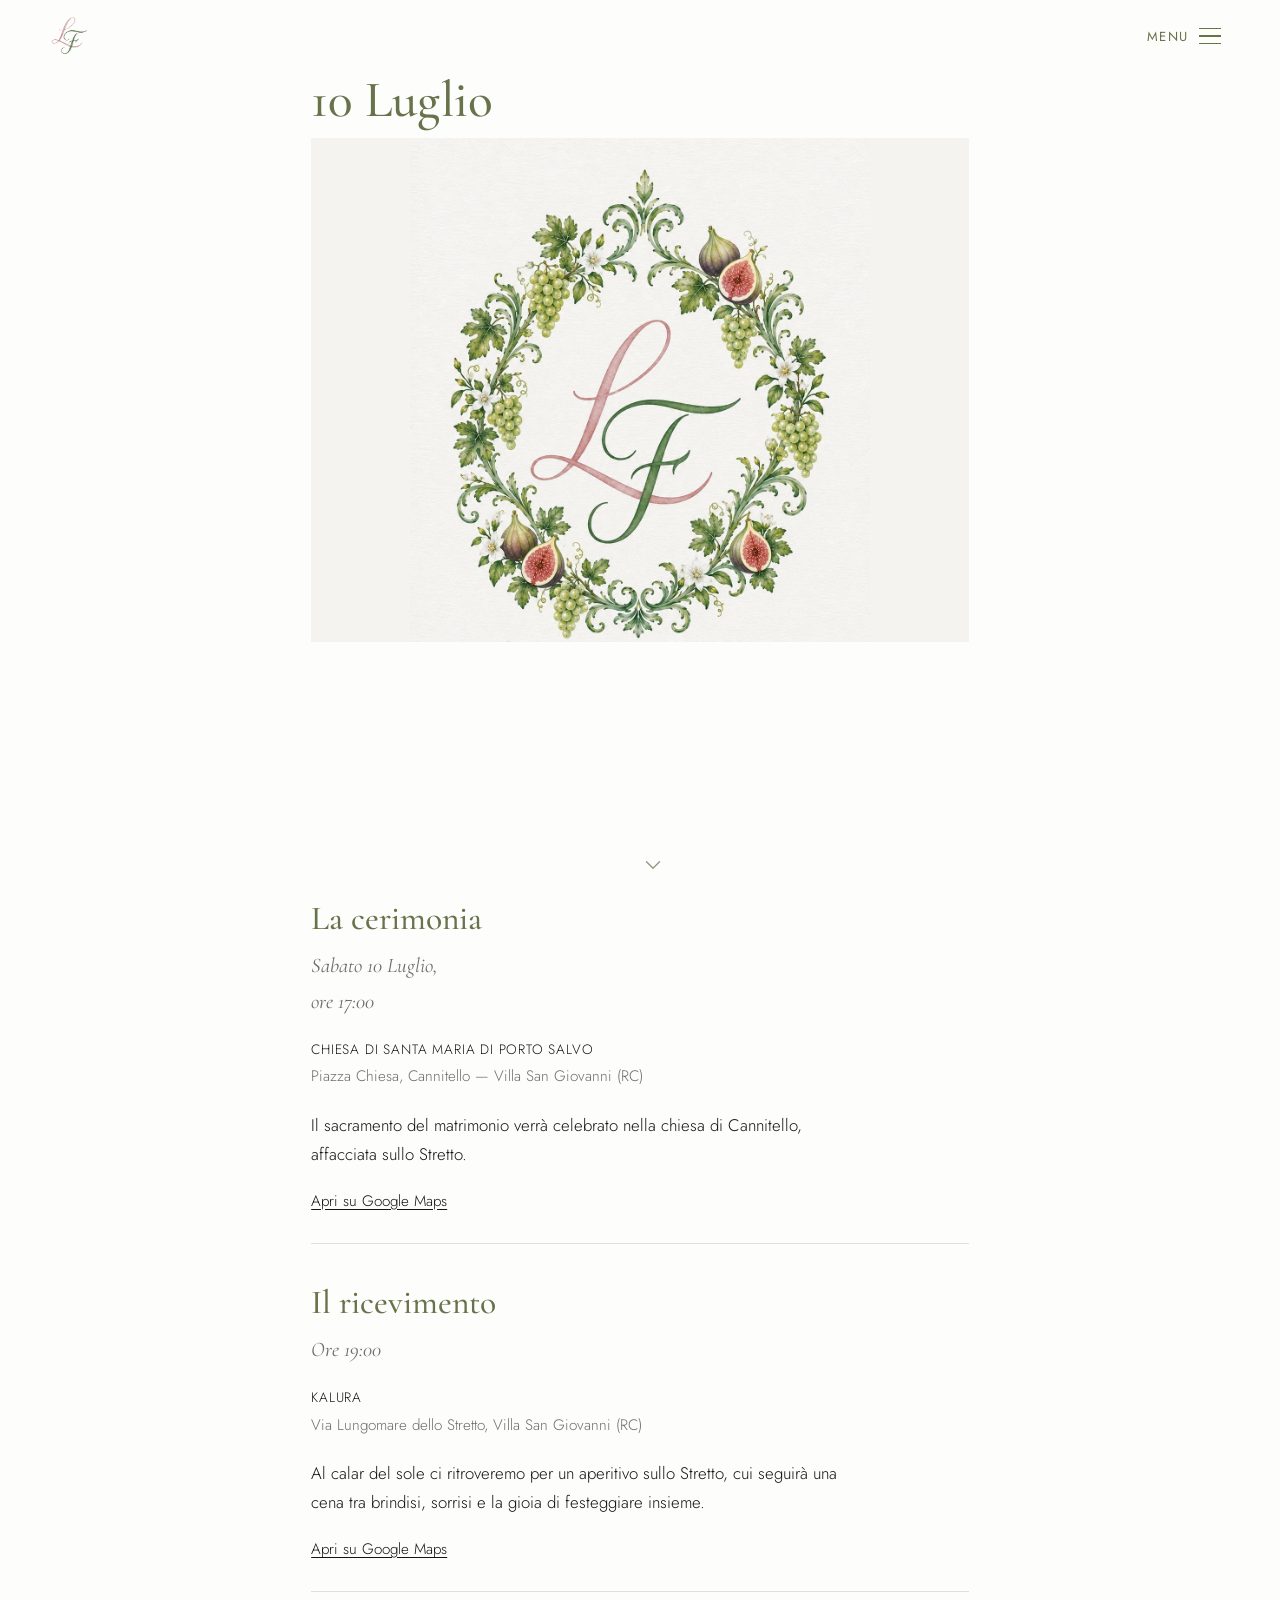
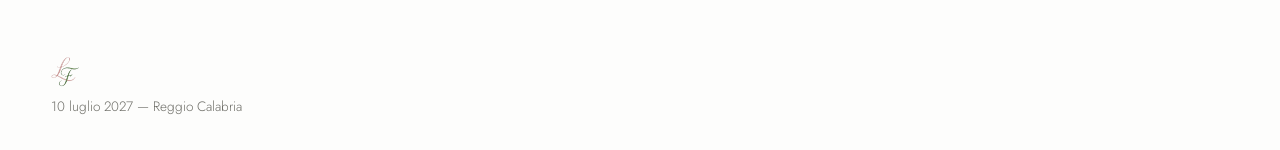
==== commit fb1d2ac7: "Rende funzionale la RSVP: autocompletamento e Google Sheets - Aggiunge "MENU" accanto all'icona hamb" ====
--- a/10-luglio.html
+++ b/10-luglio.html
@@ -15,7 +15,8 @@
 <header class="topbar">
   <a href="index.html" class="mark"><img src="images/mark.png" alt="Lavinia &amp; Filippo"></a>
   <button class="menu-toggle" id="menuToggle" aria-label="Apri il menu" aria-expanded="false" aria-controls="menuOverlay">
-    <span></span><span></span><span></span>
+    <span class="menu-toggle__label">Menu</span>
+    <span class="menu-toggle__bars"><span></span><span></span><span></span></span>
   </button>
 </header>
 
@@ -45,7 +46,7 @@
     <p class="page__place">CHIESA DI SANTA MARIA DI PORTO SALVO</p>
     <p class="page__address">Piazza Chiesa, Cannitello — Villa San Giovanni (RC)</p>
     <p class="page__body">
-      Il sacramento del matrimonio verrà celebrato nella piccola chiesa
+      Il sacramento del matrimonio verrà celebrato nella chiesa
       di Cannitello, affacciata sullo Stretto.
     </p>
     <a class="link-under" href="https://www.google.com/maps/search/?api=1&query=38.2340851,15.6487798" target="_blank" rel="noopener">Apri su Google Maps</a>
--- a/styles.css
+++ b/styles.css
@@ -61,11 +61,21 @@
   display:block;
 }
 .menu-toggle{
+  display:flex; flex-direction:row; align-items:center; gap:0.65rem;
+  background:none; border:none; cursor:pointer; padding:0.5rem;
+}
+.menu-toggle__label{
+  font-family:var(--body);
+  font-size:0.82rem;
+  letter-spacing:0.1em;
+  text-transform:uppercase;
+  color:var(--green);
+}
+.menu-toggle__bars{
   display:flex; flex-direction:column; gap:6px;
-  background:none; border:none; cursor:pointer; padding:0.5rem;
-}
-.menu-toggle span{
-  width:26px; height:1.5px; background:var(--ink);
+}
+.menu-toggle__bars span{
+  width:22px; height:1.5px; background:var(--green);
 }
 
 /* ---------- Fullscreen menu overlay ---------- */
@@ -343,6 +353,32 @@
 .radio-group{ display:flex; gap:1.6rem; }
 .radio-group label{ display:flex; align-items:center; gap:0.4rem; font-size:0.95rem; color:var(--ink); }
 
+.field--autocomplete{ position:relative; }
+.autocomplete-list{
+  list-style:none;
+  margin:0.2rem 0 0;
+  padding:0.3rem 0;
+  position:absolute;
+  left:0; right:0; top:100%;
+  background:var(--paper);
+  border:1px solid var(--line);
+  max-height:14rem;
+  overflow-y:auto;
+  z-index:5;
+  box-shadow:0 8px 20px rgba(20,20,18,0.08);
+}
+.autocomplete-list li{
+  padding:0.6rem 0.8rem;
+  font-family:var(--body);
+  font-size:0.95rem;
+  color:var(--ink);
+  cursor:pointer;
+}
+.autocomplete-list li:hover,
+.autocomplete-list li.is-active{
+  background:var(--line);
+}
+
 .btn{
   font-family:var(--body);
   font-size:0.95rem;
